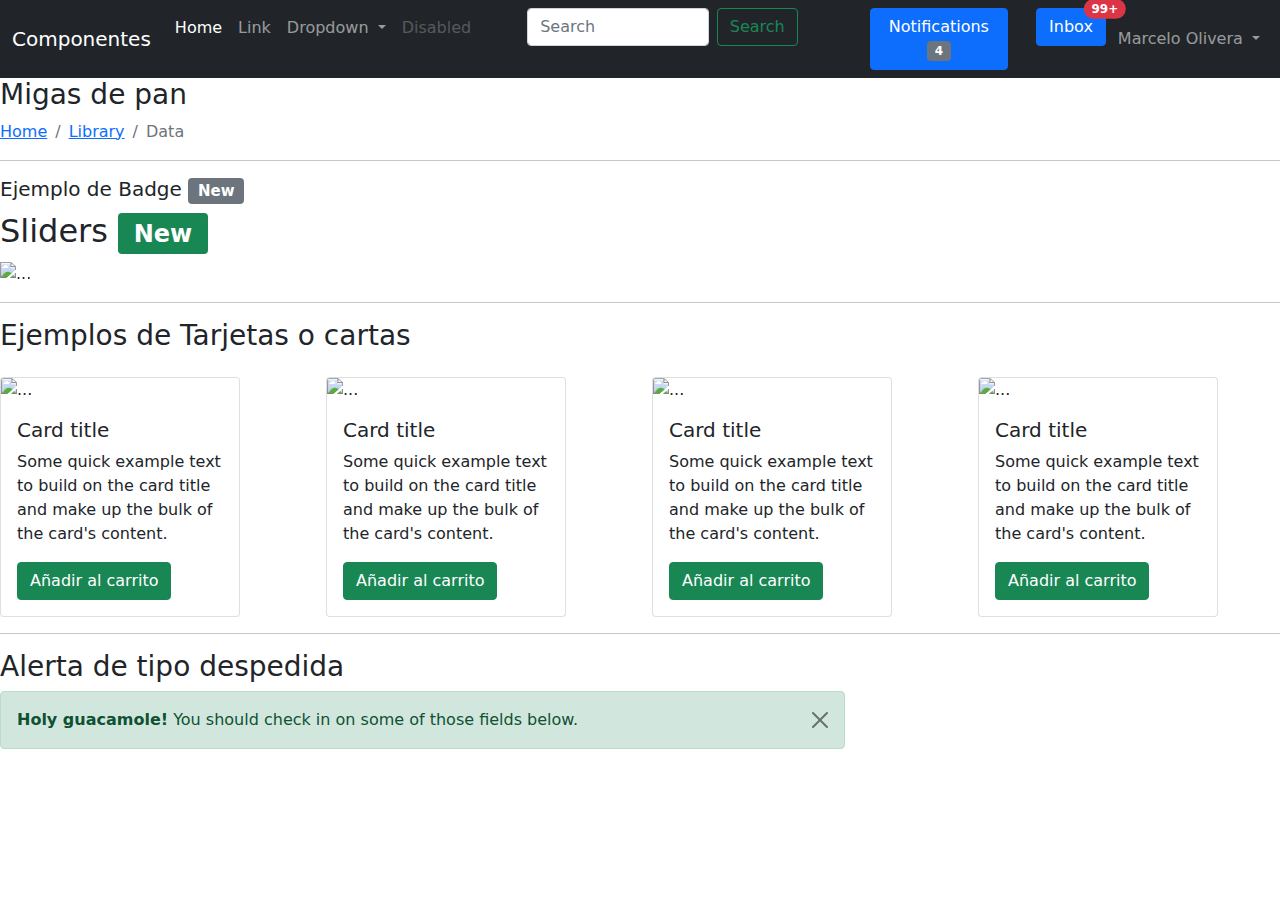
==== componentes/componentes.html @ 81972739 "Practicando con componentes" ====
<!DOCTYPE html>
<html lang="en">
<head>
    <meta charset="UTF-8">
    <meta http-equiv="X-UA-Compatible" content="IE=edge">
    <meta name="viewport" content="width=device-width, initial-scale=1.0">
    <link rel="stylesheet" href="../bootstrap/css/bootstrap.min.css">
    <link rel="stylesheet" href="styles.css">
    <title>Componentes</title>
</head>
<body>
    <nav class="navbar navbar-expand-lg navbar-dark bg-dark position-sticky top-0 index ">
        <div class="container-fluid">
          <a class="navbar-brand" href="#">Componentes</a>
          <button class="navbar-toggler" type="button" data-bs-toggle="collapse" data-bs-target="#navbarSupportedContent" aria-controls="navbarSupportedContent" aria-expanded="false" aria-label="Toggle navigation">
            <span class="navbar-toggler-icon"></span>
          </button>
          <div class="collapse navbar-collapse" id="navbarSupportedContent">
            <ul class="navbar-nav me-auto mb-2 mb-lg-0">
              <li class="nav-item">
                <a class="nav-link active" aria-current="page" href="#">Home</a>
              </li>
              <li class="nav-item">
                <a class="nav-link" href="#">Link</a>
              </li>
              <li class="nav-item dropdown">
                <a class="nav-link dropdown-toggle" href="#" id="navbarDropdown" role="button" data-bs-toggle="dropdown" aria-expanded="false">
                  Dropdown
                </a>
                <ul class="dropdown-menu" aria-labelledby="navbarDropdown">
                  <li><a class="dropdown-item" href="#">Action</a></li>
                  <li><a class="dropdown-item" href="#">Another action</a></li>
                  <li><hr class="dropdown-divider"></li>
                  <li><a class="dropdown-item" href="#">Something else here</a></li>
                </ul>
              </li>
              <li class="nav-item">
                <a class="nav-link disabled">Disabled</a>
              </li>
              <li class="nav-item">
                <form class=" mx-5 d-flex">
                    <input class="form-control me-2" type="search" placeholder="Search" aria-label="Search">
                    <button class="btn btn-outline-success" type="submit">Search</button>
                  </form>
            </li>

            <li class="nav-item mx-4">
                <button type="button" class="btn btn-primary">
                    Notifications <span class="badge bg-secondary">4</span>
                  </button>
            </li>
            <li class="nav-item mx-1">
                <button type="button" class="btn btn-primary position-relative">
                    Inbox
                    <span class="position-absolute top-0 start-100 translate-middle badge rounded-pill bg-danger">
                      99+
                      <span class="visually-hidden">unread messages</span>
                    </span>
                  </button>
            </li>
            </ul>

            <ul class="navbar-nav mb-2 mb-lg-0">
                <li class="nav-item dropdown ">
                    <a class="nav-link dropdown-toggle " href="#" id="navbarDropdown" role="button" data-bs-toggle="dropdown" aria-expanded="false">
                      Marcelo Olivera
                    </a>
                    <ul class="dropdown-menu position" aria-labelledby="navbarDropdown">
                      <li><a class="dropdown-item" href="#">Action</a></li>
                      <li><a class="dropdown-item" href="#">Another action</a></li>
                      <li><hr class="dropdown-divider"></li>
                      <li><a class="dropdown-item" href="#">Something else here</a></li>
                    </ul>
                  </li>
            </ul>
          </div>
        </div>
      </nav>



      <h3>Migas de pan</h3>
      <nav aria-label="breadcrumb">
        <ol class="breadcrumb">
          <li class="breadcrumb-item"><a href="#">Home</a></li>
          <li class="breadcrumb-item"><a href="#">Library</a></li>
          <li class="breadcrumb-item active" aria-current="page">Data</li>
        </ol>
      </nav>

      <hr>

      <h5>Ejemplo de Badge <span class="badge bg-secondary">New</span></h5>
      
      <h2>Sliders <span class="badge bg-success">New</span></h2>

      <div id="carouselExampleControls" class="carousel slide" data-bs-ride="carousel">
        <div class="carousel-inner">
          <div class="carousel-item active">
            <img src="https://via.placeholder.com/900x350" class="d-block w-100" alt="...">
          </div>
          <div class="carousel-item">
            <img src="https://via.placeholder.com/900x350" class="d-block w-100" alt="...">
          </div>
          <div class="carousel-item">
            <img src="https://via.placeholder.com/900x350" class="d-block w-100" alt="...">
          </div>
        </div>
        <button class="carousel-control-prev" type="button" data-bs-target="#carouselExampleControls" data-bs-slide="prev">
          <span class="carousel-control-prev-icon" aria-hidden="true"></span>
          <span class="visually-hidden">Previous</span>
        </button>
        <button class="carousel-control-next" type="button" data-bs-target="#carouselExampleControls" data-bs-slide="next">
          <span class="carousel-control-next-icon" aria-hidden="true"></span>
          <span class="visually-hidden">Next</span>
        </button>
      </div>
      
      <hr>
      <h3>Ejemplos de Tarjetas o cartas</h3>
      <div class="row ">
          <div class = "col-md-4 col-lg-3 col-sm-6 col-xs-12">
              <div class="card mt-3 " style="width: 15rem;">
                  <img src="http://www.pselaw.com/wp-content/uploads/2016/08/pokemon-300x300.jpg" class="card-img-top" alt="...">                    <div class="card-body">
                    <h5 class="card-title">Card title</h5>
                    <p class="card-text">Some quick example text to build on the card title and make up the bulk of the card's content.</p>
                    <button type="button" class="btn btn-success">Añadir al carrito</button>
                  </div>
                </div>
                
          </div>
          <div class = "col-md-4 col-lg-3 col-sm-6 col-xs-12">
              <div class="card mt-3 " style="width: 15rem;">
                  <img src="http://www.pselaw.com/wp-content/uploads/2016/08/pokemon-300x300.jpg" class="card-img-top" alt="...">                    <div class="card-body">
                    <h5 class="card-title">Card title</h5>
                    <p class="card-text">Some quick example text to build on the card title and make up the bulk of the card's content.</p>
                    <button type="button" class="btn btn-success">Añadir al carrito</button>
                  </div>
                </div>
                
          </div>
          <div class = "col-md-4 col-lg-3 col-sm-6 col-xs-12">
              <div class="card mt-3 " style="width: 15rem;">
                  <img src="http://www.pselaw.com/wp-content/uploads/2016/08/pokemon-300x300.jpg" class="card-img-top" alt="...">
                  <div class="card-body">
                    <h5 class="card-title">Card title</h5>
                    <p class="card-text">Some quick example text to build on the card title and make up the bulk of the card's content.</p>
                    <button type="button" class="btn btn-success">Añadir al carrito</button>
                  </div>
                </div>
                
          </div>
          <div class = "col-md-4 col-lg-3 col-sm-6 col-xs-12 ">
              <div class="card mt-3 " style="width: 15rem;">
                  <img src="http://www.pselaw.com/wp-content/uploads/2016/08/pokemon-300x300.jpg" class="card-img-top" alt="...">      
                    <div class="card-body">
                    <h5 class="card-title">Card title</h5>
                    <p class="card-text">Some quick example text to build on the card title and make up the bulk of the card's content.</p>
                    <button type="button" class="btn btn-success">Añadir al carrito</button>
                  </div>
                </div>
                
          </div>
      </div>
    <hr>
</div>
<h3>Alerta de tipo despedida</h3>
<div class = "row">
  <div class ="col-md-8">
      <div class="alert alert-success alert-dismissible fade show" role="alert">
          <strong>Holy guacamole!</strong> You should check in on some of those fields below.
          <button type="button" class="btn-close" data-bs-dismiss="alert" aria-label="Close"></button>
        </div>
  </div>
</div>
    <script src="../jquery/jquery-3.6.0.min.js"></script>
    <script src="../bootstrap/js/bootstrap.min.js"></script>
</body>
</html>
---- componentes/styles.css ----
#menu ul {
    text-decoration: none;
    list-style: none;
    line-height: 50px;
}
#menu{
    height: 50px;
}
.item{
    height: 150px;
}
footer{
    height: 50px;
    line-height: 50px;
    text-align: center;
}
.lateral{
    height: 250px;
}
.lateral > div{
    height: calc(250px/3);
}
.index{
    z-index:1000000;
}

    .dropdown-menu[data-bs-popper] {
        top: 100%;
        left: -1.50rem;
        margin-top: .125rem;
    }
@media (max-width: 768px) {
    #menu{
        height: auto;
    }
}
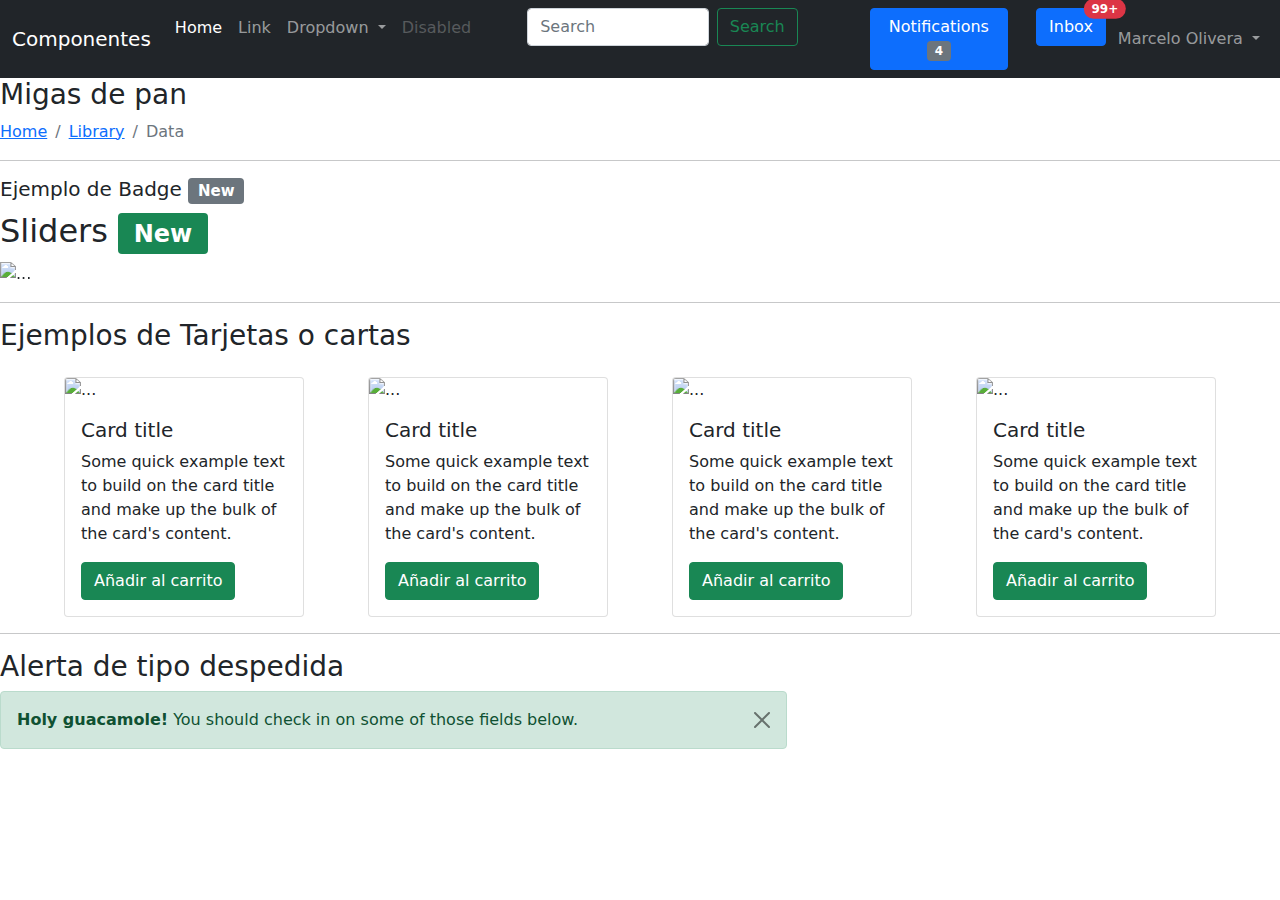
==== commit 2d0bd736: "practica de slider" ====
--- a/componentes/componentes.html
+++ b/componentes/componentes.html
@@ -118,10 +118,11 @@
       
       <hr>
       <h3>Ejemplos de Tarjetas o cartas</h3>
-      <div class="row ">
+      <div class="row mx-auto">
           <div class = "col-md-4 col-lg-3 col-sm-6 col-xs-12">
-              <div class="card mt-3 " style="width: 15rem;">
-                  <img src="http://www.pselaw.com/wp-content/uploads/2016/08/pokemon-300x300.jpg" class="card-img-top" alt="...">                    <div class="card-body">
+              <div class="card mt-3 mx-auto" style="width: 15rem;">
+                  <img src="http://www.pselaw.com/wp-content/uploads/2016/08/pokemon-300x300.jpg" class="card-img-top" alt="...">                   
+                   <div class="card-body">
                     <h5 class="card-title">Card title</h5>
                     <p class="card-text">Some quick example text to build on the card title and make up the bulk of the card's content.</p>
                     <button type="button" class="btn btn-success">Añadir al carrito</button>
@@ -130,8 +131,9 @@
                 
           </div>
           <div class = "col-md-4 col-lg-3 col-sm-6 col-xs-12">
-              <div class="card mt-3 " style="width: 15rem;">
-                  <img src="http://www.pselaw.com/wp-content/uploads/2016/08/pokemon-300x300.jpg" class="card-img-top" alt="...">                    <div class="card-body">
+              <div class="card mt-3 mx-auto" style="width: 15rem;">
+                  <img src="http://www.pselaw.com/wp-content/uploads/2016/08/pokemon-300x300.jpg" class="card-img-top" alt="...">                 
+                     <div class="card-body">
                     <h5 class="card-title">Card title</h5>
                     <p class="card-text">Some quick example text to build on the card title and make up the bulk of the card's content.</p>
                     <button type="button" class="btn btn-success">Añadir al carrito</button>
@@ -140,7 +142,7 @@
                 
           </div>
           <div class = "col-md-4 col-lg-3 col-sm-6 col-xs-12">
-              <div class="card mt-3 " style="width: 15rem;">
+              <div class="card mt-3 mx-auto" style="width: 15rem;">
                   <img src="http://www.pselaw.com/wp-content/uploads/2016/08/pokemon-300x300.jpg" class="card-img-top" alt="...">
                   <div class="card-body">
                     <h5 class="card-title">Card title</h5>
@@ -151,7 +153,7 @@
                 
           </div>
           <div class = "col-md-4 col-lg-3 col-sm-6 col-xs-12 ">
-              <div class="card mt-3 " style="width: 15rem;">
+              <div class="card mt-3 mx-auto" style="width: 15rem;">
                   <img src="http://www.pselaw.com/wp-content/uploads/2016/08/pokemon-300x300.jpg" class="card-img-top" alt="...">      
                     <div class="card-body">
                     <h5 class="card-title">Card title</h5>
--- a/componentes/styles.css
+++ b/componentes/styles.css
@@ -18,6 +18,10 @@
 .lateral{
     height: 250px;
 }
+.row{
+    width: 95%;
+}
+
 .lateral > div{
     height: calc(250px/3);
 }
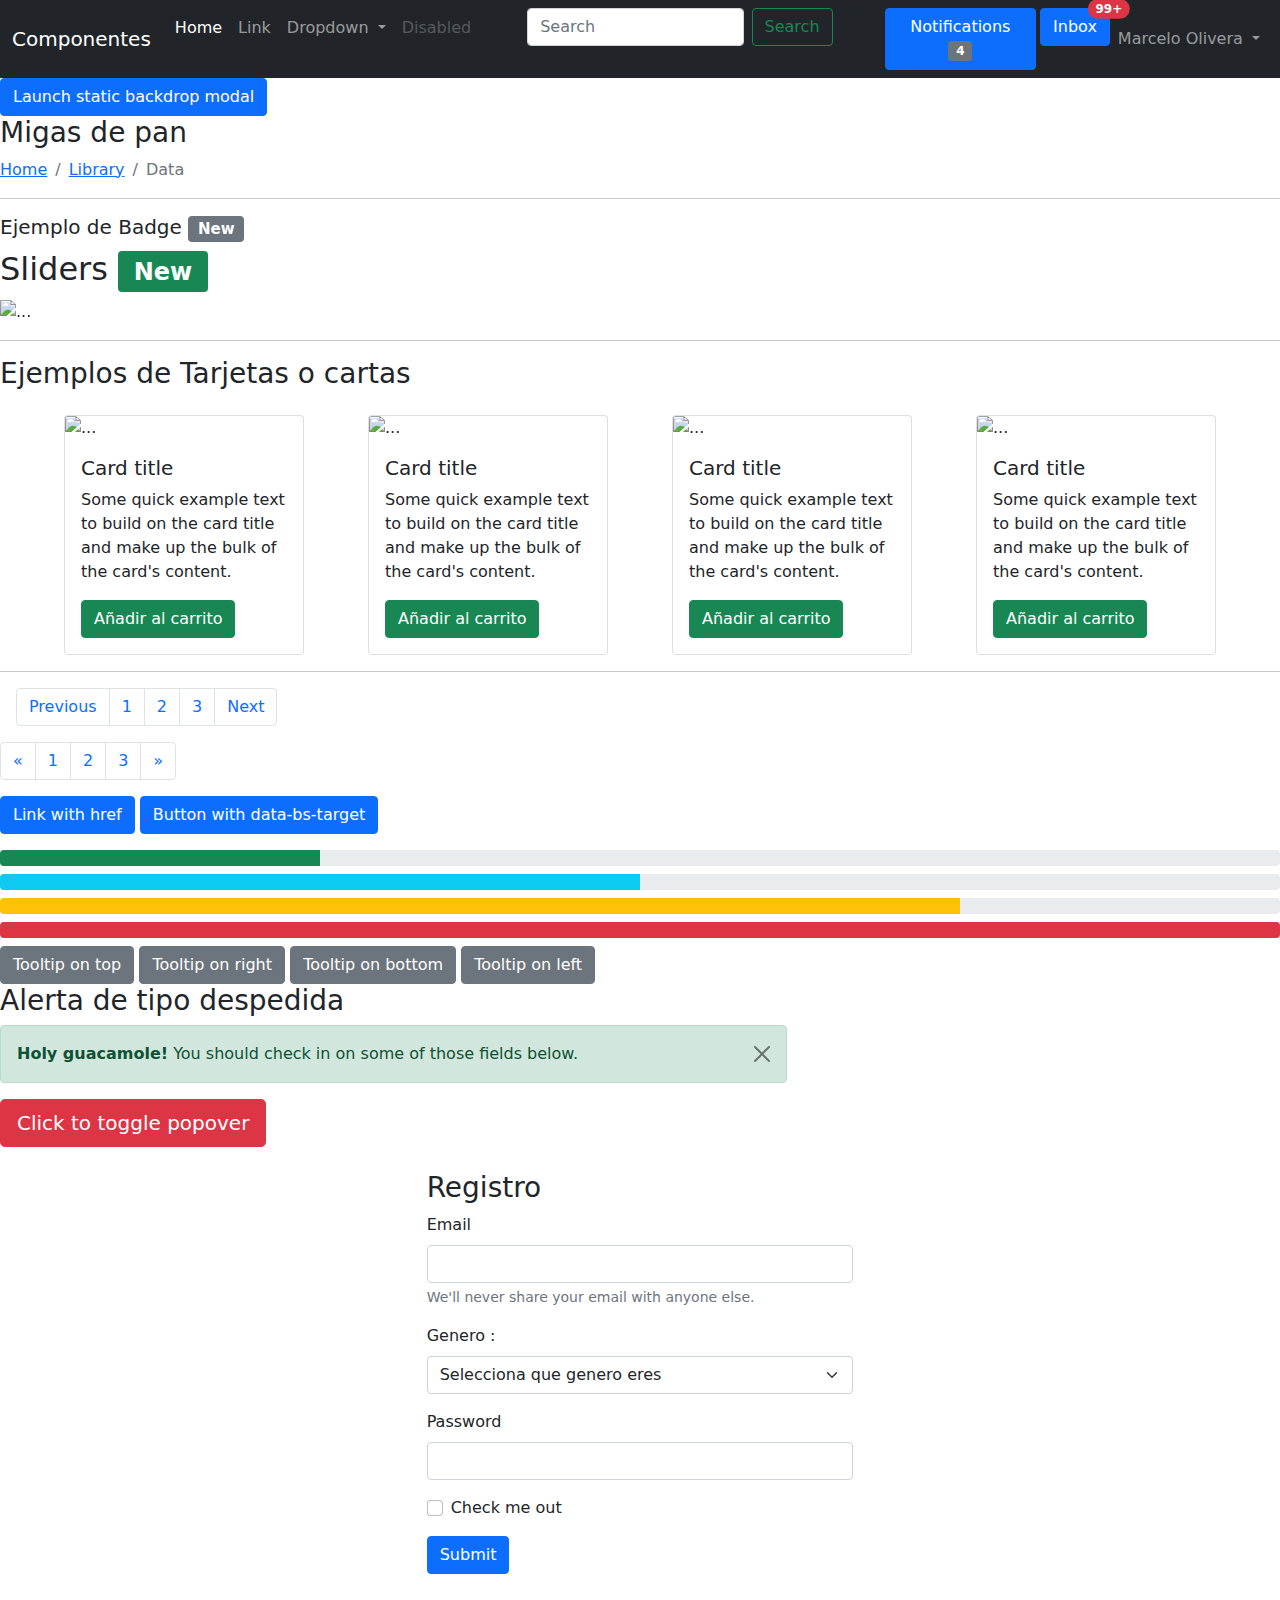
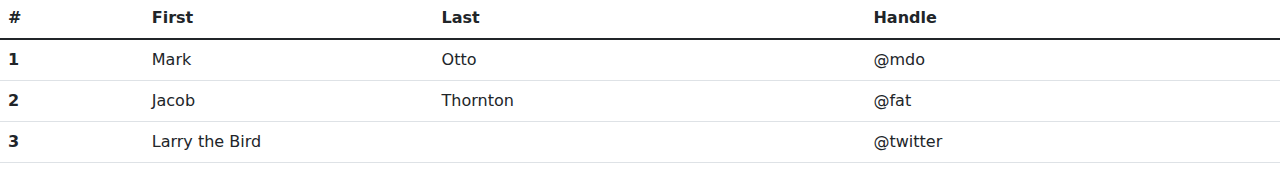
==== commit 0cb69501: "Termine de probar la mayoria de componentes de Bootstrap y utilidades - Termine curso de Bootstrap" ====
--- a/componentes/componentes.html
+++ b/componentes/componentes.html
@@ -44,12 +44,12 @@
                   </form>
             </li>
 
-            <li class="nav-item mx-4">
+            <li class="nav-item mx-lg-1 my-md-2 my-lg-0 ">
                 <button type="button" class="btn btn-primary">
                     Notifications <span class="badge bg-secondary">4</span>
                   </button>
             </li>
-            <li class="nav-item mx-1">
+            <li class="nav-item  my-md-2 my-lg-0 ">
                 <button type="button" class="btn btn-primary position-relative">
                     Inbox
                     <span class="position-absolute top-0 start-100 translate-middle badge rounded-pill bg-danger">
@@ -77,7 +77,50 @@
         </div>
       </nav>
 
-
+<!-- Button trigger modal -->
+<button type="button" class="btn btn-primary" data-bs-toggle="modal" data-bs-target="#staticBackdrop">
+  Launch static backdrop modal
+</button>
+
+<!-- Modal -->
+<div class="modal fade modal-z" id="staticBackdrop" data-bs-backdrop="static" data-bs-keyboard="false" tabindex="-1" aria-labelledby="staticBackdropLabel" aria-hidden="true">
+  <div class="modal-dialog">
+    <div class="modal-content">
+      <div class="modal-header">
+        <h5 class="modal-title" id="staticBackdropLabel">Queres comprar productos?</h5>
+        <button type="button" class="btn-close" data-bs-dismiss="modal" aria-label="Close"></button>
+      </div>
+      <div class="modal-body">
+        <!-- Cards -->
+        <div class="card mb-3" style="max-width: 540px;">
+          <div class="row g-0">
+            <div class="col-md-4">
+              <img src="http://www.pselaw.com/wp-content/uploads/2016/08/pokemon-300x300.jpg" class="img-fluid rounded-start" alt="...">
+            </div>
+            <div class="col-md-8">
+              <div class="card-body">
+                <h5 class="card-title">Card title</h5>
+                <p class="card-text">This is a wider card with supporting text below as a natural lead-in to additional content. This content is a little bit longer.</p>
+                <p class="card-text"><small class="text-muted">Last updated 3 mins ago</small></p>
+              </div>
+            </div>
+          </div>
+        </div>
+
+        <!-- End  Cards -->
+        <!-- Paginacion -->
+
+
+
+
+      </div>
+      <div class="modal-footer">
+        <button type="button" class="btn btn-secondary" data-bs-dismiss="modal">Close</button>
+        <button type="button" class="btn btn-primary">Si</button>
+      </div>
+    </div>
+  </div>
+</div>
 
       <h3>Migas de pan</h3>
       <nav aria-label="breadcrumb">
@@ -166,6 +209,75 @@
       </div>
     <hr>
 </div>
+<!-- Paginattion con palabras-->
+<nav class ="m-3" aria-label="Page navigation example" >
+  <ul class="pagination ">
+    <li class="page-item"><a class="page-link" href="#">Previous</a></li>
+    <li class="page-item"><a class="page-link" href="#">1</a></li>
+    <li class="page-item"><a class="page-link" href="#">2</a></li>
+    <li class="page-item"><a class="page-link" href="#">3</a></li>
+    <li class="page-item"><a class="page-link" href="#">Next</a></li>
+  </ul>
+</nav>
+<!-- Paginattion con iconos-->
+<nav aria-label="Page navigation example">
+  <ul class="pagination">
+    <li class="page-item">
+      <a class="page-link" href="#" aria-label="Previous">
+        <span aria-hidden="true">&laquo;</span>
+      </a>
+    </li>
+    <li class="page-item"><a class="page-link" href="#">1</a></li>
+    <li class="page-item"><a class="page-link" href="#">2</a></li>
+    <li class="page-item"><a class="page-link" href="#">3</a></li>
+    <li class="page-item">
+      <a class="page-link" href="#" aria-label="Next">
+        <span aria-hidden="true">&raquo;</span>
+      </a>
+    </li>
+  </ul>
+</nav>
+<!-- Collapse-->
+<p>
+  <a class="btn btn-primary" data-bs-toggle="collapse" href="#collapseExample" role="button" aria-expanded="false" aria-controls="collapseExample">
+    Link with href
+  </a>
+  <button class="btn btn-primary" type="button" data-bs-toggle="collapse" data-bs-target="#collapseExample" aria-expanded="false" aria-controls="collapseExample">
+    Button with data-bs-target
+  </button>
+</p>
+<div class="collapse" id="collapseExample">
+  <div class="card card-body">
+    Some placeholder content for the collapse component. This panel is hidden by default but revealed when the user activates the relevant trigger.
+  </div>
+</div>
+<!--Barra de progreso-->
+<div class="progress my-2">
+  <div class="progress-bar bg-success" role="progressbar" style="width: 25%" aria-valuenow="25" aria-valuemin="0" aria-valuemax="100"></div>
+</div>
+<div class="progress my-2">
+  <div class="progress-bar bg-info" role="progressbar" style="width: 50%" aria-valuenow="50" aria-valuemin="0" aria-valuemax="100"></div>
+</div>
+<div class="progress my-2">
+  <div class="progress-bar bg-warning" role="progressbar" style="width: 75%" aria-valuenow="75" aria-valuemin="0" aria-valuemax="100"></div>
+</div>
+<div class="progress my-2">
+  <div class="progress-bar bg-danger" role="progressbar" style="width: 100%" aria-valuenow="100" aria-valuemin="0" aria-valuemax="100"></div>
+</div>
+
+
+<button type="button" class="btn btn-secondary" data-bs-toggle="tooltip" data-bs-placement="top" title="Tooltip on top">
+  Tooltip on top
+</button>
+<button type="button" class="btn btn-secondary" data-bs-toggle="tooltip" data-bs-placement="right" title="Tooltip on right">
+  Tooltip on right
+</button>
+<button type="button" class="btn btn-secondary" data-bs-toggle="tooltip" data-bs-placement="bottom" title="Tooltip on bottom">
+  Tooltip on bottom
+</button>
+<button type="button" class="btn btn-secondary" data-bs-toggle="tooltip" data-bs-placement="left" title="Tooltip on left">
+  Tooltip on left
+</button>
 <h3>Alerta de tipo despedida</h3>
 <div class = "row">
   <div class ="col-md-8">
@@ -175,7 +287,87 @@
         </div>
   </div>
 </div>
+<button type="button" class="btn btn-lg btn-danger" data-bs-toggle="popover" title="Popover title" data-bs-content="And here's some amazing content. It's very engaging. Right?">Click to toggle popover</button>
+<!-- Formulario completo-->
+<div class = "col-4 mx-auto my-4">
+  <h3>Registro</h3>
+  <form>
+    <div class="mb-3">
+      <label for="exampleInputEmail1" class="form-label">Email</label>
+      <input type="email" class="form-control" id="exampleInputEmail1" aria-describedby="emailHelp">
+      <div id="emailHelp" class="form-text">We'll never share your email with anyone else.</div>
+    </div>
+
+<div class = "mb-3">
+  <label class="form-label">Genero : </label>
+  <select class="form-select" aria-label="Default select example">
+    <option selected>Selecciona que genero eres</option>
+    <option value="1">Masculino</option>
+    <option value="2">Femenino</option>
+    <option value="3">Ya tu sabe</option>
+  </select>
+</div>
+    
+    <div class="mb-3">
+      <label for="exampleInputPassword1" class="form-label">Password</label>
+      <input type="password" class="form-control" id="exampleInputPassword1">
+    </div>
+    <div class="mb-3 form-check">
+      <input type="checkbox" class="form-check-input" id="exampleCheck1">
+      <label class="form-check-label" for="exampleCheck1">Check me out</label>
+    </div>
+    <button type="submit" class="btn btn-primary">Submit</button>
+  </form>
+</div>
+
+<!-- Fin de Formulario completo-->
+<!-- Tablas -->
+<table class="table">
+  <thead>
+    <tr>
+      <th scope="col">#</th>
+      <th scope="col">First</th>
+      <th scope="col">Last</th>
+      <th scope="col">Handle</th>
+    </tr>
+  </thead>
+  <tbody>
+    <tr>
+      <th scope="row">1</th>
+      <td>Mark</td>
+      <td>Otto</td>
+      <td>@mdo</td>
+    </tr>
+    <tr>
+      <th scope="row">2</th>
+      <td>Jacob</td>
+      <td>Thornton</td>
+      <td>@fat</td>
+    </tr>
+    <tr>
+      <th scope="row">3</th>
+      <td colspan="2">Larry the Bird</td>
+      <td>@twitter</td>
+    </tr>
+  </tbody>
+</table>
+<!-- Fin de Tablas -->
+
     <script src="../jquery/jquery-3.6.0.min.js"></script>
+    <script src="../jquery/popper.min.js"></script>
     <script src="../bootstrap/js/bootstrap.min.js"></script>
+    <script src="../bootstrap/js/bootstrap.bundle.js"></script>
+<script>
+  var tooltipTriggerList = [].slice.call(document.querySelectorAll('[data-bs-toggle="tooltip"]'))
+var tooltipList = tooltipTriggerList.map(function (tooltipTriggerEl) {
+  return new bootstrap.Tooltip(tooltipTriggerEl)
+})
+</script>
+    <script>
+      var popoverTriggerList = [].slice.call(document.querySelectorAll('[data-bs-toggle="popover"]'))
+var popoverList = popoverTriggerList.map(function (popoverTriggerEl) {
+  return new bootstrap.Popover(popoverTriggerEl)
+})
+    </script>
 </body>
 </html>--- a/componentes/styles.css
+++ b/componentes/styles.css
@@ -26,7 +26,7 @@
     height: calc(250px/3);
 }
 .index{
-    z-index:1000000;
+    z-index:999999;
 }
 
     .dropdown-menu[data-bs-popper] {
@@ -34,9 +34,14 @@
         left: -1.50rem;
         margin-top: .125rem;
     }
-@media (max-width: 768px) {
+@media (min-width: 768px) {
     #menu{
         height: auto;
     }
+
+}
+.modal-z{
+    z-index: 1000000;
 }
 
+
